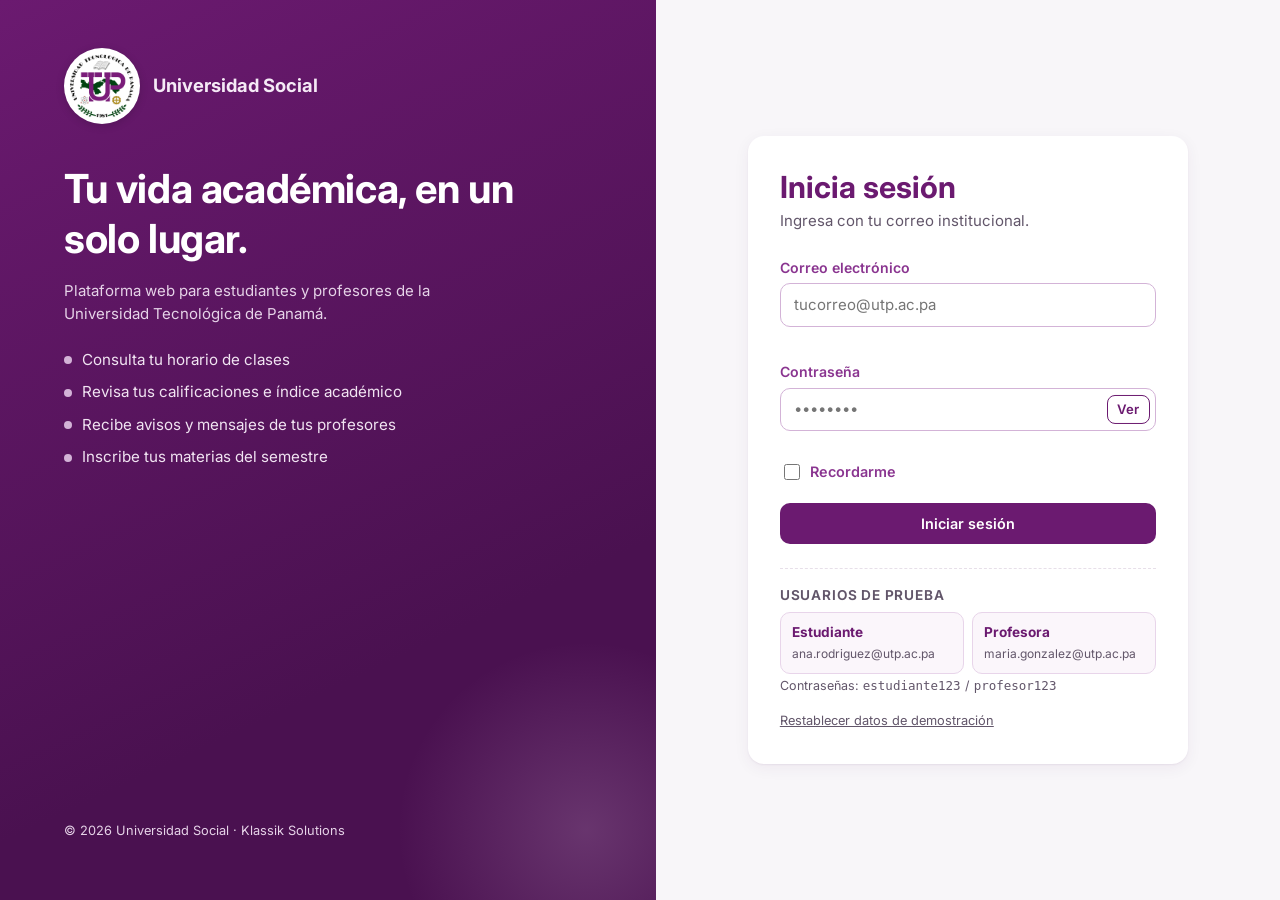
==== index.html @ fb020e59 "Add files via upload" ====
<!DOCTYPE html>
<html lang="es">
<head>
  <meta charset="UTF-8">
  <meta name="viewport" content="width=device-width, initial-scale=1">
  <title>Iniciar sesión · Universidad Social</title>
  <link rel="preconnect" href="https://fonts.googleapis.com">
  <link rel="stylesheet" href="https://fonts.googleapis.com/css2?family=Inter:wght@400;500;600;700;800&display=swap">
  <link rel="stylesheet" href="css/estilos.css">
</head>
<body>
  <div class="login-pagina">
    <!-- Panel informativo -->
    <section class="login-lado" aria-label="Presentación">
      <div>
        <a class="marca" href="index.html"><img class="marca-logo" src="img/logo-utp.png" alt="Logo de la Universidad Tecnológica de Panamá"> Universidad Social</a>
        <h1>Tu vida académica, en un solo lugar.</h1>
        <p>Plataforma web para estudiantes y profesores de la Universidad Tecnológica de Panamá.</p>
        <ul class="login-lista">
          <li>Consulta tu horario de clases</li>
          <li>Revisa tus calificaciones e índice académico</li>
          <li>Recibe avisos y mensajes de tus profesores</li>
          <li>Inscribe tus materias del semestre</li>
        </ul>
      </div>
      <p class="login-pie">© 2026 Universidad Social · Klassik Solutions</p>
    </section>

    <!-- Formulario -->
    <section class="login-form-zona">
      <div class="tarjeta-login">
        <h2>Inicia sesión</h2>
        <p class="sub">Ingresa con tu correo institucional.</p>

        <div id="alerta" class="alerta alerta-error" role="alert" hidden></div>

        <form id="form-login" novalidate>
          <div class="campo">
            <label for="correo">Correo electrónico</label>
            <input class="input" type="email" id="correo" name="correo" placeholder="tucorreo@utp.ac.pa" autocomplete="username" required>
            <div class="error-campo" id="err-correo"></div>
          </div>
          <div class="campo">
            <label for="password">Contraseña</label>
            <div class="pass-envoltura">
              <input class="input" type="password" id="password" name="password" placeholder="••••••••" autocomplete="current-password" required>
              <button type="button" class="btn-ver" id="btn-ver" aria-label="Mostrar contraseña" aria-pressed="false">Ver</button>
            </div>
            <div class="error-campo" id="err-password"></div>
          </div>
          <div class="login-extra">
            <label class="check"><input type="checkbox" id="recordar"> Recordarme</label>
          </div>
          <button class="btn btn-pri btn-bloque" type="submit" id="btn-entrar">Iniciar sesión</button>
        </form>

        <!-- Accesos de prueba para la demostración del avance -->
        <div class="demo">
          <h3>Usuarios de prueba</h3>
          <div class="demo-grid">
            <button type="button" class="demo-btn" data-correo="ana.rodriguez@utp.ac.pa" data-pass="estudiante123">
              <b>Estudiante</b><span>ana.rodriguez@utp.ac.pa</span>
            </button>
            <button type="button" class="demo-btn" data-correo="maria.gonzalez@utp.ac.pa" data-pass="profesor123">
              <b>Profesora</b><span>maria.gonzalez@utp.ac.pa</span>
            </button>
          </div>
          <small>Contraseñas: <code>estudiante123</code> / <code>profesor123</code></small><br>
          <button type="button" class="enlace-reset" id="btn-reset">Restablecer datos de demostración</button>
        </div>
      </div>
    </section>
  </div>

  <script src="js/datos.js"></script>
  <script src="js/almacen.js"></script>
  <script src="js/login.js"></script>
</body>
</html>
---- css/estilos.css ----
/* ==========================================================================
   Universidad Social — Hoja de estilos
   Paleta basada en los prototipos UI/UX del informe (morado institucional de la UTP).
   ========================================================================== */
:root {
  --pri-900: #4a1150;
  --pri-800: #6b1a70;
  --pri-700: #7e2382;
  --pri-600: #8a3590;
  --pri-300: #d3b3d7;
  --pri-200: #e8d5ea;
  --pri-100: #f4e9f5;
  --pri-50:  #fbf6fb;
  --ok:      #11602f;
  --ok-bg:   #e3f3e7;
  --ok-borde:#bfe2c8;
  --acento:  #1d8ec4;
  --fondo:     #f8f6f9;
  --superficie:#ffffff;
  --texto:     #2b1f2e;
  --texto-2:   #62566a;
  --borde:     #e7dfe9;
  --peligro:   #b93a2b;
  --peligro-bg:#fdecea;
  --aviso:     #9a6a00;
  --aviso-bg:  #fff4d6;
  --info-bg:   #e5f3fb;
  --radio:     12px;
  --sombra:    0 1px 2px rgba(74,17,80,.06), 0 4px 16px rgba(74,17,80,.06);
  --fuente:    'Inter', system-ui, -apple-system, 'Segoe UI', Roboto, Arial, sans-serif;
}

* { box-sizing: border-box; }
html { -webkit-text-size-adjust: 100%; }
body {
  margin: 0; font-family: var(--fuente); font-size: 15px; line-height: 1.5;
  color: var(--texto); background: var(--fondo);
}
body.sin-scroll { overflow: hidden; }
h1, h2, h3 { color: var(--pri-800); line-height: 1.25; margin: 0 0 .5rem; }
h1 { font-size: 1.75rem; font-weight: 700; letter-spacing: -.01em; }
h2 { font-size: 1.2rem; font-weight: 650; }
h3 { font-size: 1rem; font-weight: 650; }
p { margin: 0 0 .75rem; }
a { color: var(--acento); }
small, .muted { color: var(--texto-2); }
:focus-visible { outline: 3px solid var(--acento); outline-offset: 2px; }
[hidden] { display: none !important; }
.sr-only { position: absolute; width: 1px; height: 1px; overflow: hidden; clip: rect(0 0 0 0); white-space: nowrap; }

/* ---------- Botones ---------- */
.btn {
  display: inline-flex; align-items: center; justify-content: center; gap: .4rem;
  font: inherit; font-weight: 600; font-size: .9rem; cursor: pointer;
  padding: .55rem 1.1rem; border-radius: 10px; border: 1.5px solid transparent;
  transition: background .15s, border-color .15s, color .15s; text-decoration: none; white-space: nowrap;
}
.btn:disabled { cursor: not-allowed; opacity: .55; }
.btn-pri { background: var(--pri-800); color: #fff; }
.btn-pri:hover:not(:disabled) { background: var(--pri-900); }
.btn-sec { background: #fff; color: var(--pri-800); border-color: var(--pri-800); }
.btn-sec:hover:not(:disabled) { background: var(--pri-50); }
.btn-suave { background: #eef1ef; color: var(--texto); }
.btn-suave:hover:not(:disabled) { background: #e2e7e4; }
.btn-peligro { background: #fff; color: var(--peligro); border-color: #e7b7b0; }
.btn-peligro:hover:not(:disabled) { background: var(--peligro-bg); }
.btn-sm { padding: .3rem .7rem; font-size: .82rem; border-radius: 8px; }
.btn-bloque { width: 100%; }

/* ---------- Formularios ---------- */
.campo { margin-bottom: 1rem; }
.campo label, .etiqueta { display: block; font-size: .88rem; font-weight: 600; color: var(--pri-600); margin-bottom: .35rem; }
.input, select.input, textarea.input {
  width: 100%; font: inherit; color: var(--texto); background: #fff;
  border: 1.5px solid var(--pri-300); border-radius: 10px; padding: .6rem .8rem;
  transition: border-color .15s, box-shadow .15s;
}
textarea.input { resize: vertical; min-height: 120px; }
.input:focus { outline: none; border-color: var(--pri-800); box-shadow: 0 0 0 3px rgba(107,26,112,.15); }
.input.invalido { border-color: var(--peligro); }
.error-campo { color: var(--peligro); font-size: .82rem; margin-top: .3rem; min-height: 1em; }
.check { display: inline-flex; align-items: center; gap: .45rem; font-size: .9rem; color: var(--pri-600); font-weight: 600; cursor: pointer; }
.check input { width: 16px; height: 16px; accent-color: var(--pri-800); }
.fila-2 { display: grid; grid-template-columns: 1fr 1fr; gap: 0 1rem; }
@media (max-width: 600px) { .fila-2 { grid-template-columns: 1fr; } }

/* ---------- Alertas ---------- */
.alerta { border-radius: 10px; padding: .75rem 1rem; font-size: .9rem; margin-bottom: 1rem; border: 1px solid transparent; }
.alerta-error { background: var(--peligro-bg); color: var(--peligro); border-color: #f3c6bf; }
.alerta-info { background: var(--info-bg); color: #155f82; border-color: #bfe0f1; }
.alerta-ok { background: var(--ok-bg); color: var(--ok); border-color: var(--ok-borde); }
.alerta-aviso { background: var(--aviso-bg); color: var(--aviso); border-color: #f1dc9e; }

/* ==========================================================================
   LOGIN
   ========================================================================== */
.login-pagina { min-height: 100vh; display: grid; grid-template-columns: 1.05fr 1fr; }
.login-lado {
  background: linear-gradient(155deg, var(--pri-800) 0%, var(--pri-900) 70%);
  color: #f5eaf6; padding: 3rem clamp(1.5rem, 5vw, 4rem); display: flex; flex-direction: column; justify-content: space-between;
  position: relative; overflow: hidden;
}
.login-lado::after {
  content: ''; position: absolute; right: -120px; bottom: -120px; width: 380px; height: 380px; border-radius: 50%;
  background: radial-gradient(circle, rgba(211,179,215,.22), transparent 70%);
}
.marca { display: flex; align-items: center; gap: .8rem; font-weight: 700; font-size: 1.15rem; color: inherit; text-decoration: none; }
.marca-logo {
  width: 76px; height: 76px; border-radius: 50%; flex: none; object-fit: contain;
  background: #fff; padding: 0; box-shadow: 0 2px 8px rgba(0,0,0,.15);
}
.login-lado h1 { color: #fff; font-size: clamp(1.8rem, 3.2vw, 2.5rem); margin: 2.5rem 0 1rem; max-width: 18ch; }
.login-lado p { color: #e6d3e8; max-width: 42ch; }
.login-lista { list-style: none; padding: 0; margin: 1.5rem 0 0; display: grid; gap: .6rem; }
.login-lista li { display: flex; gap: .6rem; align-items: center; color: #f1e4f2; font-size: .95rem; }
.login-lista li::before { content: ''; width: 8px; height: 8px; border-radius: 50%; background: var(--pri-300); flex: none; }
.login-pie { font-size: .8rem; color: #cfb3d2; position: relative; z-index: 1; }

.login-form-zona { display: flex; align-items: center; justify-content: center; padding: 2rem 1rem; }
.tarjeta-login { width: 100%; max-width: 440px; background: var(--superficie); border-radius: 16px; box-shadow: var(--sombra); padding: 2rem; }
.tarjeta-login h2 { font-size: 1.9rem; font-weight: 700; margin-bottom: .25rem; }
.tarjeta-login .sub { color: var(--texto-2); margin-bottom: 1.5rem; }
.pass-envoltura { position: relative; }
.pass-envoltura .input { padding-right: 4.2rem; }
.btn-ver {
  position: absolute; right: 6px; top: 50%; transform: translateY(-50%);
  font: inherit; font-size: .82rem; font-weight: 600; color: var(--pri-800); background: #fff;
  border: 1.5px solid var(--pri-800); border-radius: 8px; padding: .2rem .6rem; cursor: pointer;
}
.login-extra { display: flex; justify-content: space-between; align-items: center; margin: -.25rem 0 1.25rem; }
.demo { margin-top: 1.5rem; border-top: 1px dashed var(--borde); padding-top: 1.1rem; }
.demo h3 { font-size: .85rem; text-transform: uppercase; letter-spacing: .06em; color: var(--texto-2); }
.demo-grid { display: grid; grid-template-columns: 1fr 1fr; gap: .5rem; }
.demo-btn {
  text-align: left; font: inherit; cursor: pointer; background: var(--pri-50); border: 1px solid var(--pri-200);
  border-radius: 10px; padding: .55rem .7rem; color: var(--texto);
}
.demo-btn:hover { border-color: var(--pri-700); }
.demo-btn b { display: block; font-size: .85rem; color: var(--pri-800); }
.demo-btn span { font-size: .75rem; color: var(--texto-2); word-break: break-all; }
.enlace-reset { background: none; border: 0; font: inherit; font-size: .8rem; color: var(--texto-2); text-decoration: underline; cursor: pointer; padding: 0; margin-top: .9rem; }

@media (max-width: 860px) {
  .login-pagina { grid-template-columns: 1fr; }
  .login-lado { padding: 1.5rem 1rem; }
  .login-lado h1 { margin: 1.25rem 0 .5rem; font-size: 1.6rem; }
  .login-lista, .login-pie { display: none; }
  .tarjeta-login { padding: 1.5rem 1.25rem; }
}

/* ==========================================================================
   APLICACIÓN (paneles de estudiante y profesor)
   ========================================================================== */
.cabecera { background: #fff; border-bottom: 2px solid var(--pri-800); position: sticky; top: 0; z-index: 20; }
.cabecera-in { max-width: 1200px; margin: 0 auto; padding: .45rem 1rem; display: flex; align-items: center; gap: 1rem; }
.cabecera .marca { color: var(--pri-800); }
.cabecera .marca-logo { width: 50px; height: 50px; box-shadow: none; }
.nav { display: flex; gap: .25rem; flex: 1; overflow-x: auto; scrollbar-width: none; }
.nav::-webkit-scrollbar { display: none; }
.nav a {
  color: var(--pri-800); text-decoration: none; font-size: .92rem; font-weight: 550; padding: .5rem .7rem; border-radius: 8px;
  white-space: nowrap; display: inline-flex; align-items: center; gap: .35rem;
}
.nav a:hover { background: var(--pri-50); }
.nav a.activo { background: var(--pri-100); color: var(--pri-900); font-weight: 700; }
.badge { background: var(--peligro); color: #fff; font-size: .7rem; font-weight: 700; border-radius: 999px; padding: .05rem .42rem; min-width: 1.2rem; text-align: center; }
.usuario { display: flex; align-items: center; gap: .6rem; flex: none; }
.avatar { width: 34px; height: 34px; border-radius: 50%; background: var(--pri-100); color: var(--pri-800); display: grid; place-items: center; font-weight: 700; font-size: .8rem; }
.usuario-txt { line-height: 1.15; }
.usuario-txt b { display: block; font-size: .88rem; }
.usuario-txt span { font-size: .75rem; color: var(--texto-2); }

@media (max-width: 1200px) {
  .cabecera-in { flex-wrap: wrap; gap: .6rem 1rem; padding-bottom: .4rem; }
  .cabecera .marca { flex: 1; }
  .nav { order: 3; flex-basis: 100%; margin: 0 -1rem; padding: 0 1rem .2rem; }
  .usuario-txt { display: none; }
  .cabecera .marca { white-space: nowrap; }
}
@media (max-width: 480px) {
  .cabecera .avatar { display: none; }
  .cabecera .marca { font-size: 1rem; }
  h1 { font-size: 1.5rem; }
}

main { max-width: 1200px; margin: 0 auto; padding: 1.75rem 1rem 3rem; }
main:focus, main:focus-visible { outline: none; }
.titulo-seccion { display: flex; justify-content: space-between; align-items: flex-end; gap: 1rem; flex-wrap: wrap; margin-bottom: 1.25rem; }
.titulo-seccion h1 { margin: 0; }
.titulo-seccion p { margin: .2rem 0 0; color: var(--texto-2); }
.pie { text-align: center; color: var(--pri-600); font-size: .82rem; padding: 1.5rem 1rem 2rem; }

.tarjeta { background: var(--superficie); border-radius: var(--radio); box-shadow: var(--sombra); padding: 1.25rem; margin-bottom: 1.25rem; }
.tarjeta > h2:first-child { margin-bottom: .9rem; }
.tarjeta-cab { display: flex; justify-content: space-between; align-items: center; gap: .75rem; flex-wrap: wrap; margin-bottom: .9rem; }
.tarjeta-cab h2 { margin: 0; }
.rejilla-2 { display: grid; grid-template-columns: 1.4fr 1fr; gap: 1.25rem; }
.rejilla-2 > .tarjeta { margin-bottom: 0; }
@media (max-width: 900px) { .rejilla-2 { grid-template-columns: 1fr; } }

/* Indicadores */
.stats { display: grid; grid-template-columns: repeat(4, 1fr); gap: 1rem; margin-bottom: 1.25rem; }
.stat { background: #fff; border-radius: var(--radio); box-shadow: var(--sombra); padding: 1rem 1.1rem; }
.stat-lbl { font-size: .8rem; color: var(--texto-2); }
.stat-val { font-size: 1.9rem; font-weight: 750; color: var(--pri-800); line-height: 1.15; margin-top: .15rem; font-variant-numeric: tabular-nums; }
.stat-val small { font-size: .95rem; font-weight: 600; }
.stat-sub { font-size: .78rem; color: var(--texto-2); }
@media (max-width: 900px) { .stats { grid-template-columns: repeat(2, 1fr); } }

.bienvenida { background: linear-gradient(120deg, var(--pri-800), var(--pri-700)); color: #fff; border-radius: var(--radio); padding: 1.4rem 1.5rem; margin-bottom: 1.25rem; }
.bienvenida h1 { color: #fff; margin-bottom: .25rem; font-size: 1.6rem; }
.bienvenida p { margin: 0; color: #ecdcee; }

/* Tablas */
.tabla-env { overflow-x: auto; border-radius: 10px; border: 1px solid var(--borde); }
table { width: 100%; border-collapse: collapse; font-size: .9rem; }
th { background: var(--pri-100); color: var(--pri-900); text-align: left; font-weight: 650; font-size: .82rem; padding: .7rem .8rem; white-space: nowrap; }
td { padding: .7rem .8rem; border-top: 1px solid var(--borde); vertical-align: middle; }
tbody tr:hover td { background: var(--pri-50); }
td.num, th.num { text-align: center; font-variant-numeric: tabular-nums; }
.vacio { text-align: center; color: var(--texto-2); padding: 1.5rem; }
.codigo { font-family: ui-monospace, 'Cascadia Mono', Menlo, monospace; font-size: .82rem; color: var(--texto-2); white-space: nowrap; }
.tabla-env > table { min-width: 640px; }
.modal .tabla-env > table { min-width: 0; }

/* Etiquetas */
.chip { display: inline-block; font-size: .75rem; font-weight: 650; padding: .15rem .55rem; border-radius: 999px; background: #eef1ef; color: var(--texto-2); white-space: nowrap; }
.chip-ok { background: var(--ok-bg); color: var(--ok); }
.chip-mal { background: var(--peligro-bg); color: var(--peligro); }
.chip-aviso { background: var(--aviso-bg); color: var(--aviso); }
.chip-info { background: var(--info-bg); color: #155f82; }
.letra { display: inline-grid; place-items: center; width: 28px; height: 28px; border-radius: 8px; font-weight: 750; font-size: .9rem; }
.letra-A, .letra-B { background: var(--ok-bg); color: var(--ok); }
.letra-C { background: var(--info-bg); color: #155f82; }
.letra-D { background: var(--aviso-bg); color: var(--aviso); }
.letra-F { background: var(--peligro-bg); color: var(--peligro); }
.letra-- { background: #eef1ef; color: var(--texto-2); }

/* Pestañas */
.pestanas { display: flex; gap: .3rem; border-bottom: 1px solid var(--borde); margin-bottom: 1.25rem; overflow-x: auto; }
.pestanas a, .pestanas button {
  background: none; border: 0; font: inherit; cursor: pointer; text-decoration: none; white-space: nowrap;
  color: var(--texto-2); font-weight: 600; font-size: .92rem; padding: .6rem .9rem; border-bottom: 3px solid transparent; margin-bottom: -1px;
  display: inline-flex; gap: .35rem; align-items: center;
}
.pestanas .activo { color: var(--pri-800); border-bottom-color: var(--pri-800); }

/* Listas (clases de hoy, avisos) */
.lista { list-style: none; margin: 0; padding: 0; }
.lista > li { padding: .8rem 0; border-top: 1px solid var(--borde); }
.lista > li:first-child { border-top: 0; padding-top: 0; }
.clase-hoy { display: flex; gap: .9rem; align-items: center; }
.clase-hora { font-variant-numeric: tabular-nums; font-weight: 700; color: var(--pri-800); font-size: .9rem; min-width: 96px; white-space: nowrap; }
.aviso-item h3 { margin: .2rem 0 .3rem; color: var(--texto); }
.aviso-item p { margin: 0; color: var(--texto-2); font-size: .9rem; white-space: pre-line; }
.aviso-meta { display: flex; gap: .4rem; align-items: center; flex-wrap: wrap; font-size: .78rem; color: var(--texto-2); }
.aviso-importante { border-left: 4px solid var(--aviso); padding-left: .85rem !important; }

/* Horario */
.horario-env { overflow-x: auto; }
.horario {
  display: grid; min-width: 720px; border: 1px solid var(--borde); border-radius: 10px; overflow: hidden; background: #fff;
}
.h-cab { background: var(--pri-100); color: var(--pri-900); font-weight: 700; font-size: .82rem; display: grid; place-items: center; border-left: 1px solid var(--borde); }
.h-cab.hoy { background: var(--pri-800); color: #fff; }
.h-hora { font-size: .72rem; color: var(--texto-2); text-align: right; padding: 2px 6px 0 0; border-top: 1px solid var(--borde); font-variant-numeric: tabular-nums; }
.h-celda { border-left: 1px solid var(--borde); border-top: 1px solid var(--borde); }
.h-celda.media { border-top-style: dashed; border-top-color: #edf2ef; }
.h-bloque {
  margin: 2px 3px; border-radius: 8px; padding: .35rem .5rem; font-size: .76rem; line-height: 1.25; overflow: hidden;
  border-left: 4px solid; z-index: 1;
}
.h-bloque b { display: block; font-size: .8rem; }
.h-bloque span { display: block; opacity: .85; }
.horario-lista { display: none; }
.dia-lista h3 { margin: 1rem 0 .5rem; }
.dia-lista .h-bloque { margin: 0 0 .5rem; padding: .6rem .75rem; font-size: .85rem; }
@media (max-width: 720px) {
  .horario-env { display: none; }
  .horario-lista { display: block; }
}
.leyenda { display: flex; flex-wrap: wrap; gap: .5rem 1rem; margin-top: .9rem; font-size: .82rem; }
.leyenda span { display: inline-flex; align-items: center; gap: .35rem; }
.leyenda i { width: 12px; height: 12px; border-radius: 3px; display: inline-block; }

/* Mensajes */
.msj-fila { display: grid; grid-template-columns: 36px 1fr auto; gap: .8rem; align-items: center; padding: .8rem; border-radius: 10px; cursor: pointer; border: 0; background: none; width: 100%; text-align: left; font: inherit; color: inherit; }
.msj-fila:hover { background: var(--pri-50); }
.msj-fila.no-leido .msj-asunto { font-weight: 700; color: var(--texto); }
.msj-fila.no-leido::before { content: ''; }
.msj-de { font-size: .85rem; font-weight: 600; }
.msj-asunto { font-size: .9rem; color: var(--texto-2); overflow: hidden; text-overflow: ellipsis; white-space: nowrap; }
.msj-fecha { font-size: .78rem; color: var(--texto-2); white-space: nowrap; }
.msj-punto { width: 8px; height: 8px; border-radius: 50%; background: var(--acento); display: inline-block; margin-right: .35rem; vertical-align: middle; }
.msj-lista { display: grid; gap: 2px; }
.msj-lista > * { min-width: 0; }
.msj-texto { white-space: pre-line; background: var(--pri-50); border-radius: 10px; padding: 1rem; margin-top: .75rem; }

/* Inscripción */
.barra { height: 8px; background: #ece6ee; border-radius: 99px; overflow: hidden; margin-top: .5rem; }
.barra > i { display: block; height: 100%; background: var(--pri-700); border-radius: 99px; transition: width .3s; }
.motivo { font-size: .78rem; color: var(--peligro); display: block; margin-top: .2rem; }
.buscador { max-width: 320px; }
.detalle-lista { display: grid; grid-template-columns: max-content 1fr; gap: .35rem 1rem; margin: 0; font-size: .92rem; }
.detalle-lista dt { color: var(--texto-2); }
.detalle-lista dd { margin: 0; font-weight: 550; }

/* Notas (profesor) */
.input-nota { width: 72px; text-align: center; padding: .4rem .3rem; font-variant-numeric: tabular-nums; }
.acciones-pie { display: flex; gap: .6rem; justify-content: flex-end; flex-wrap: wrap; margin-top: 1rem; }

/* Modal */
.modal-fondo { position: fixed; inset: 0; background: rgba(40,12,44,.45); display: grid; place-items: center; padding: 1rem; z-index: 100; animation: aparecer .15s; }
.modal { background: #fff; border-radius: 14px; width: 100%; max-width: 560px; max-height: calc(100vh - 2rem); display: flex; flex-direction: column; box-shadow: 0 20px 50px rgba(0,0,0,.2); }
.modal-cab { display: flex; justify-content: space-between; align-items: center; padding: 1rem 1.25rem; border-bottom: 1px solid var(--borde); }
.modal-cab h2 { margin: 0; font-size: 1.1rem; }
.modal-x { width: 32px; height: 32px; border-radius: 50%; border: 1.5px solid var(--pri-800); background: #fff; color: var(--pri-800); font-size: 1.1rem; cursor: pointer; line-height: 1; }
.modal-cuerpo { padding: 1.1rem 1.25rem; overflow-y: auto; }
.modal-cuerpo ul { padding-left: 1.2rem; }
.modal-pie { display: flex; gap: .6rem; justify-content: flex-end; flex-wrap: wrap; padding: .9rem 1.25rem; border-top: 1px solid var(--borde); }
@keyframes aparecer { from { opacity: 0; } }

/* Toasts */
#toasts { position: fixed; bottom: 1rem; right: 1rem; left: 1rem; display: flex; flex-direction: column; align-items: flex-end; gap: .5rem; z-index: 200; pointer-events: none; }
.toast { background: var(--pri-900); color: #fff; padding: .7rem 1rem; border-radius: 10px; box-shadow: 0 8px 24px rgba(0,0,0,.18); font-size: .9rem; max-width: 380px; animation: subir .2s; pointer-events: auto; }
.toast-error { background: var(--peligro); }
.toast.saliendo { opacity: 0; transform: translateY(6px); transition: .3s; }
@keyframes subir { from { opacity: 0; transform: translateY(8px); } }

/* Impresión del horario */
@media print {
  .cabecera, .no-imprimir, .pie, #toasts { display: none !important; }
  body { background: #fff; }
  main { padding: 0; max-width: none; }
  .tarjeta { box-shadow: none; padding: 0; }
  .horario-env { display: block !important; overflow: visible; }
  .horario-lista { display: none !important; }
  .h-bloque, .h-cab { -webkit-print-color-adjust: exact; print-color-adjust: exact; }
}
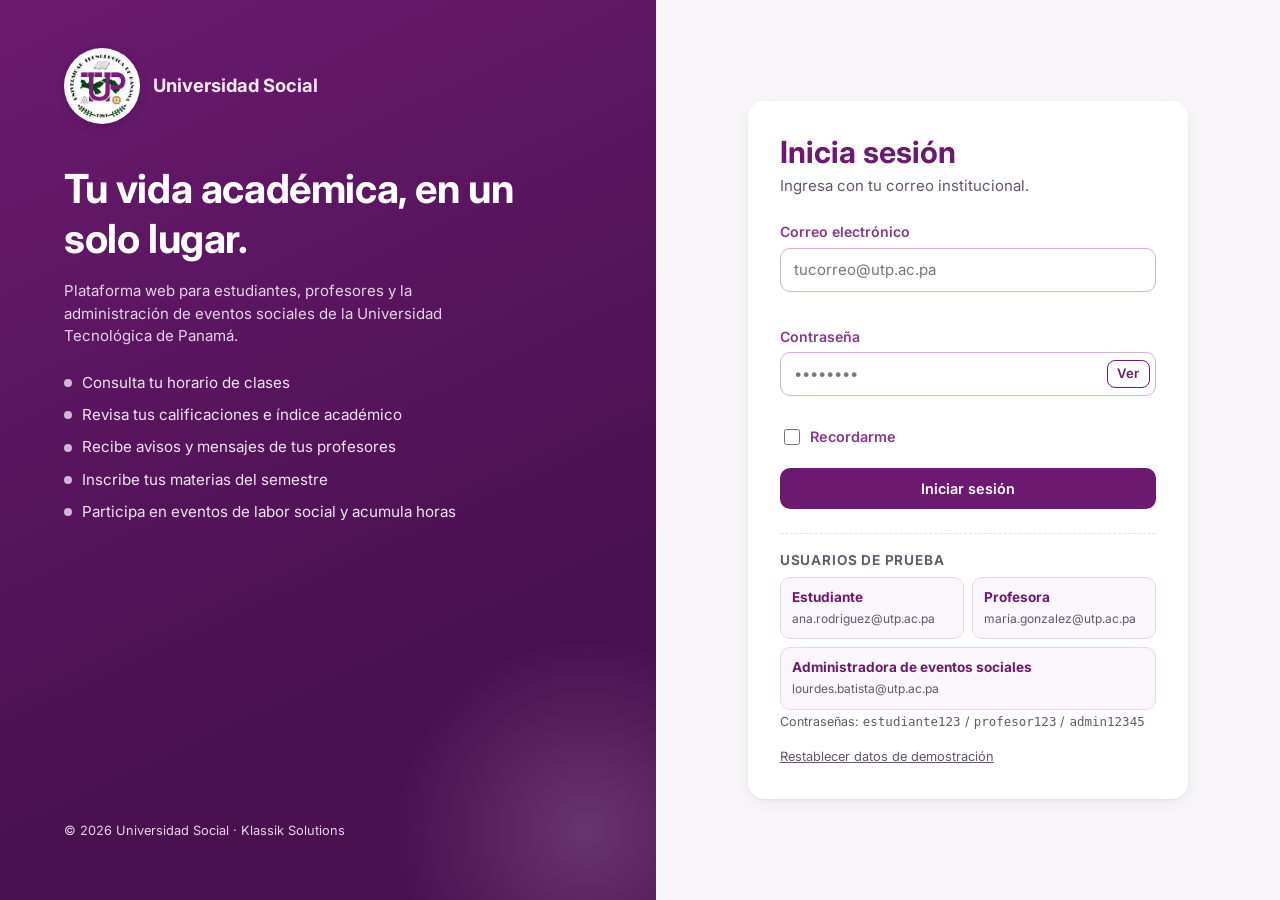
==== commit 108412d3: "Agregar módulo de eventos sociales y rol de administrador de eventos - Pestaña Eventos sociales para" ====
--- a/index.html
+++ b/index.html
@@ -15,12 +15,13 @@
       <div>
         <a class="marca" href="index.html"><img class="marca-logo" src="img/logo-utp.png" alt="Logo de la Universidad Tecnológica de Panamá"> Universidad Social</a>
         <h1>Tu vida académica, en un solo lugar.</h1>
-        <p>Plataforma web para estudiantes y profesores de la Universidad Tecnológica de Panamá.</p>
+        <p>Plataforma web para estudiantes, profesores y la administración de eventos sociales de la Universidad Tecnológica de Panamá.</p>
         <ul class="login-lista">
           <li>Consulta tu horario de clases</li>
           <li>Revisa tus calificaciones e índice académico</li>
           <li>Recibe avisos y mensajes de tus profesores</li>
           <li>Inscribe tus materias del semestre</li>
+          <li>Participa en eventos de labor social y acumula horas</li>
         </ul>
       </div>
       <p class="login-pie">© 2026 Universidad Social · Klassik Solutions</p>
@@ -64,8 +65,11 @@
             <button type="button" class="demo-btn" data-correo="maria.gonzalez@utp.ac.pa" data-pass="profesor123">
               <b>Profesora</b><span>maria.gonzalez@utp.ac.pa</span>
             </button>
+            <button type="button" class="demo-btn ancho" data-correo="lourdes.batista@utp.ac.pa" data-pass="admin12345">
+              <b>Administradora de eventos sociales</b><span>lourdes.batista@utp.ac.pa</span>
+            </button>
           </div>
-          <small>Contraseñas: <code>estudiante123</code> / <code>profesor123</code></small><br>
+          <small>Contraseñas: <code>estudiante123</code> / <code>profesor123</code> / <code>admin12345</code></small><br>
           <button type="button" class="enlace-reset" id="btn-reset">Restablecer datos de demostración</button>
         </div>
       </div>
--- a/css/estilos.css
+++ b/css/estilos.css
@@ -138,6 +138,7 @@
 .demo-btn:hover { border-color: var(--pri-700); }
 .demo-btn b { display: block; font-size: .85rem; color: var(--pri-800); }
 .demo-btn span { font-size: .75rem; color: var(--texto-2); word-break: break-all; }
+.demo-btn.ancho { grid-column: 1 / -1; }
 .enlace-reset { background: none; border: 0; font: inherit; font-size: .8rem; color: var(--texto-2); text-decoration: underline; cursor: pointer; padding: 0; margin-top: .9rem; }
 
 @media (max-width: 860px) {
@@ -152,13 +153,13 @@
    APLICACIÓN (paneles de estudiante y profesor)
    ========================================================================== */
 .cabecera { background: #fff; border-bottom: 2px solid var(--pri-800); position: sticky; top: 0; z-index: 20; }
-.cabecera-in { max-width: 1200px; margin: 0 auto; padding: .45rem 1rem; display: flex; align-items: center; gap: 1rem; }
+.cabecera-in { max-width: 1200px; margin: 0 auto; padding: .45rem 1rem; display: flex; align-items: center; gap: .75rem; }
 .cabecera .marca { color: var(--pri-800); }
 .cabecera .marca-logo { width: 50px; height: 50px; box-shadow: none; }
-.nav { display: flex; gap: .25rem; flex: 1; overflow-x: auto; scrollbar-width: none; }
+.nav { display: flex; gap: .2rem; flex: 1; overflow-x: auto; scrollbar-width: none; }
 .nav::-webkit-scrollbar { display: none; }
 .nav a {
-  color: var(--pri-800); text-decoration: none; font-size: .92rem; font-weight: 550; padding: .5rem .7rem; border-radius: 8px;
+  color: var(--pri-800); text-decoration: none; font-size: .92rem; font-weight: 550; padding: .5rem .55rem; border-radius: 8px;
   white-space: nowrap; display: inline-flex; align-items: center; gap: .35rem;
 }
 .nav a:hover { background: var(--pri-50); }
@@ -327,6 +328,69 @@
 .toast.saliendo { opacity: 0; transform: translateY(6px); transition: .3s; }
 @keyframes subir { from { opacity: 0; transform: translateY(8px); } }
 
+/* ==========================================================================
+   EVENTOS SOCIALES (estudiante · profesor · administrador)
+   ========================================================================== */
+.chip-pri { background: var(--pri-100); color: var(--pri-800); }
+.titulo-seccion .horas-pill {
+  display: inline-flex; align-items: baseline; gap: .4rem; text-decoration: none; color: var(--pri-800);
+  background: var(--pri-100); border: 1px solid var(--pri-200); border-radius: 999px; padding: .4rem 1rem; font-size: .88rem; font-weight: 600;
+}
+.horas-pill b { font-size: 1.25rem; font-weight: 750; font-variant-numeric: tabular-nums; }
+.horas-pill:hover { border-color: var(--pri-700); }
+
+.eventos-filtros { display: flex; gap: .6rem; align-items: center; flex-wrap: wrap; margin-bottom: 1.1rem; }
+.eventos-filtros .buscador { flex: 1 1 240px; }
+.eventos-grid { display: grid; grid-template-columns: repeat(auto-fill, minmax(min(100%, 330px), 1fr)); gap: 1.25rem; }
+.evento {
+  background: var(--superficie); border-radius: var(--radio); box-shadow: var(--sombra); border-top: 4px solid var(--pri-700);
+  padding: 1.1rem 1.2rem; display: flex; flex-direction: column; gap: .75rem; min-width: 0;
+}
+.evento-cab { display: flex; gap: .9rem; align-items: flex-start; }
+.evento-cab h3 { margin: .35rem 0 0; color: var(--texto); font-size: 1.02rem; }
+.evento-fecha {
+  flex: none; width: 58px; text-align: center; background: var(--pri-100); color: var(--pri-900);
+  border-radius: 10px; padding: .3rem 0 .35rem; line-height: 1.1;
+}
+.evento-fecha b { display: block; font-size: 1.45rem; font-weight: 750; font-variant-numeric: tabular-nums; }
+.evento-fecha span { display: block; font-size: .68rem; text-transform: uppercase; letter-spacing: .05em; font-weight: 650; color: var(--pri-700); }
+.evento-meta { list-style: none; margin: 0; padding: 0; display: grid; gap: .2rem; font-size: .86rem; color: var(--texto-2); }
+.evento-meta b { color: var(--texto); font-weight: 600; }
+.evento-desc {
+  font-size: .86rem; color: var(--texto-2); margin: 0;
+  display: -webkit-box; -webkit-line-clamp: 3; -webkit-box-orient: vertical; overflow: hidden;
+}
+.evento-pie { margin-top: auto; display: flex; justify-content: space-between; align-items: center; gap: .6rem; flex-wrap: wrap; border-top: 1px solid var(--borde); padding-top: .8rem; }
+.cupo-txt { display: block; font-size: .8rem; color: var(--texto-2); margin-top: .3rem; }
+.barra-multi { display: flex; }
+.barra-multi > i { border-radius: 0; }
+.barra-multi > i.pend { background: var(--pri-300); }
+
+.caja-detalle { background: var(--pri-50); border: 1px solid var(--pri-200); border-radius: 10px; padding: 1rem 1.1rem; margin-top: .25rem; }
+.caja-detalle h3 { margin-bottom: .4rem; }
+.caja-detalle + .campo { margin-top: 1.1rem; }
+.responsabilidades { padding-left: 1.2rem; margin: .5rem 0 .75rem; font-size: .9rem; }
+.responsabilidades li { margin-bottom: .2rem; }
+.ayuda { font-size: .78rem; color: var(--texto-2); margin-top: .3rem; }
+.input-archivo { padding: .45rem .6rem; cursor: pointer; }
+.input-archivo::file-selector-button {
+  font: inherit; font-weight: 600; font-size: .82rem; color: var(--pri-800); background: #fff;
+  border: 1.5px solid var(--pri-800); border-radius: 8px; padding: .25rem .7rem; margin-right: .75rem; cursor: pointer;
+}
+.archivo { font-size: .84rem; word-break: break-all; }
+.archivo::before { content: '📎 '; }
+.estado-motivo { display: block; font-size: .78rem; color: var(--texto-2); margin-top: .3rem; max-width: 34ch; white-space: normal; }
+.acciones-celda { display: flex; gap: .35rem; flex-wrap: wrap; }
+.acciones-col { display: grid; gap: .5rem; }
+.texto-largo { white-space: pre-line; }
+.fila-3 { display: grid; grid-template-columns: 1.2fr 1fr 1fr; gap: 0 1rem; }
+@media (max-width: 700px) { .fila-3 { grid-template-columns: 1fr 1fr; } .fila-3 > :first-child { grid-column: 1 / -1; } }
+.enlace-fila { display: flex; flex-direction: column; text-decoration: none; color: var(--texto); }
+.enlace-fila small { color: var(--texto-2); }
+.enlace-fila:hover b { color: var(--pri-800); text-decoration: underline; }
+.modal-ancho { max-width: 720px; }
+.modal h3 { color: var(--pri-800); }
+
 /* Impresión del horario */
 @media print {
   .cabecera, .no-imprimir, .pie, #toasts { display: none !important; }
